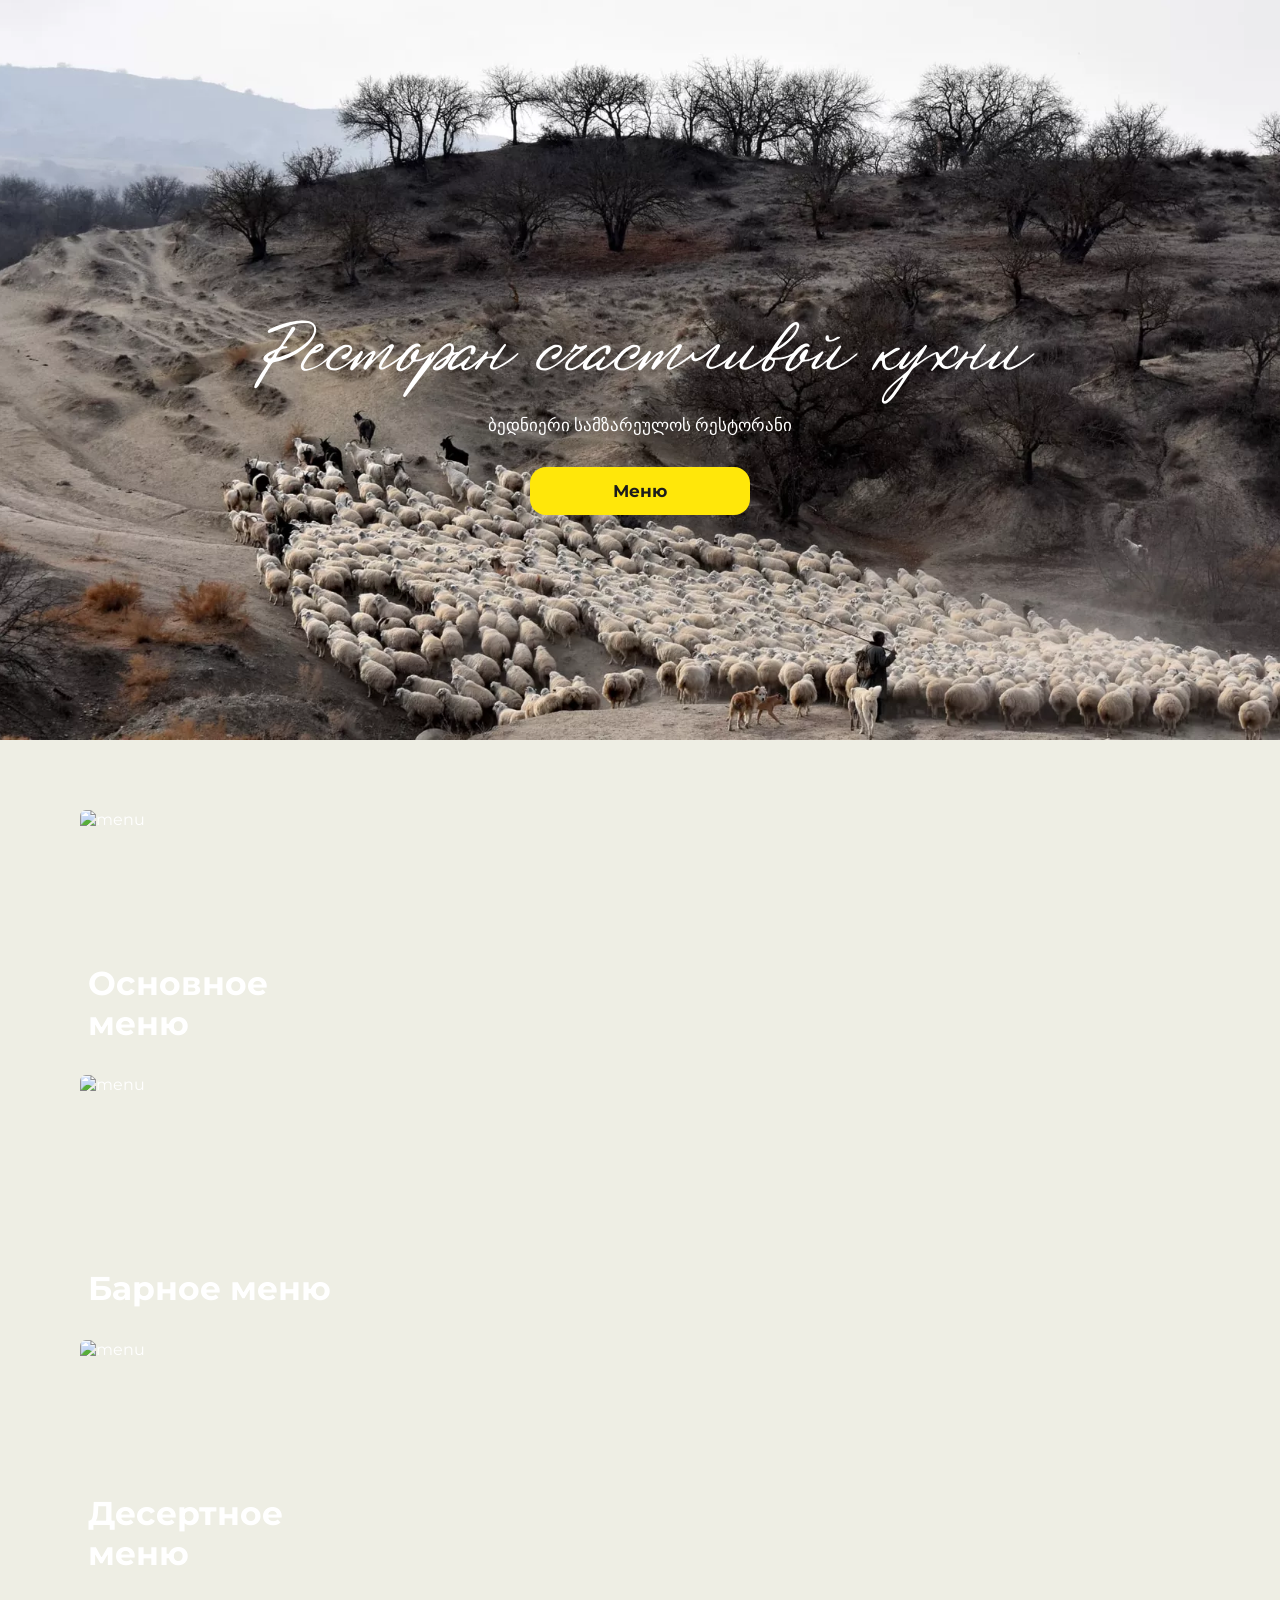
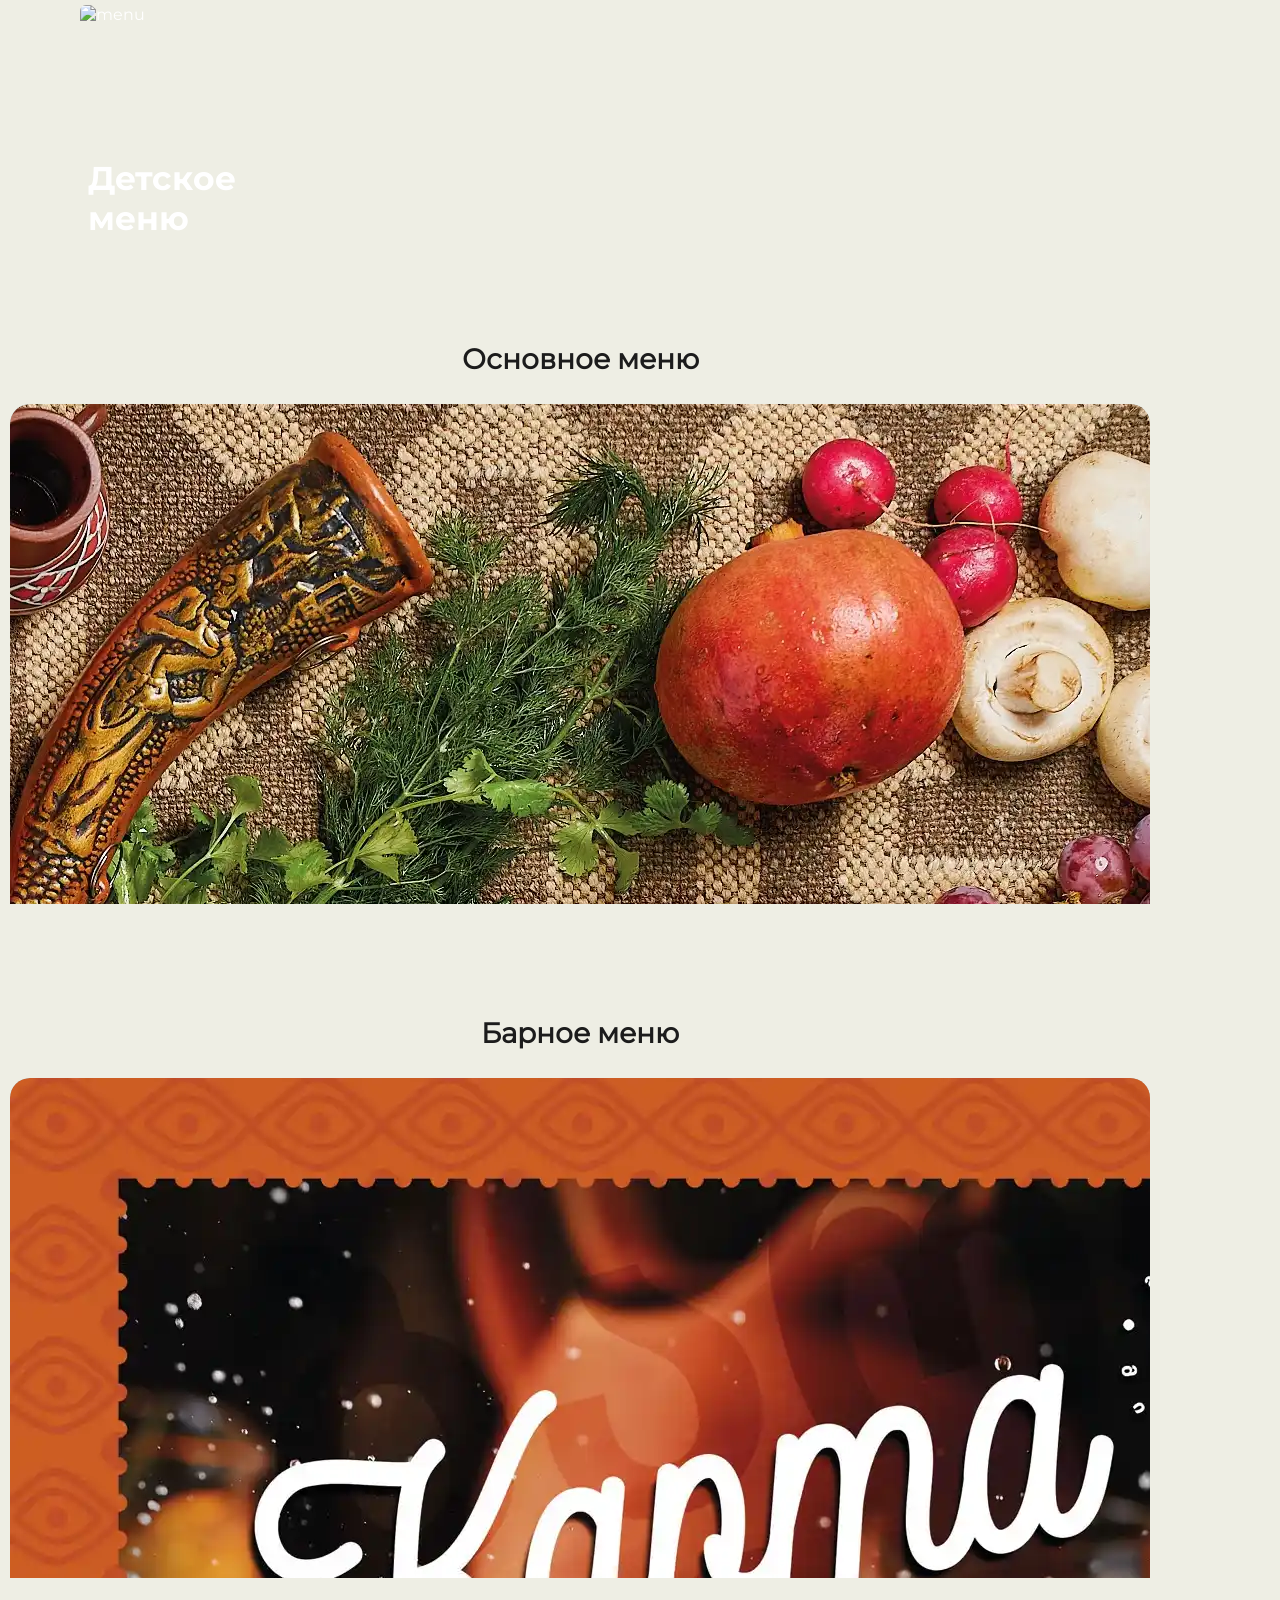
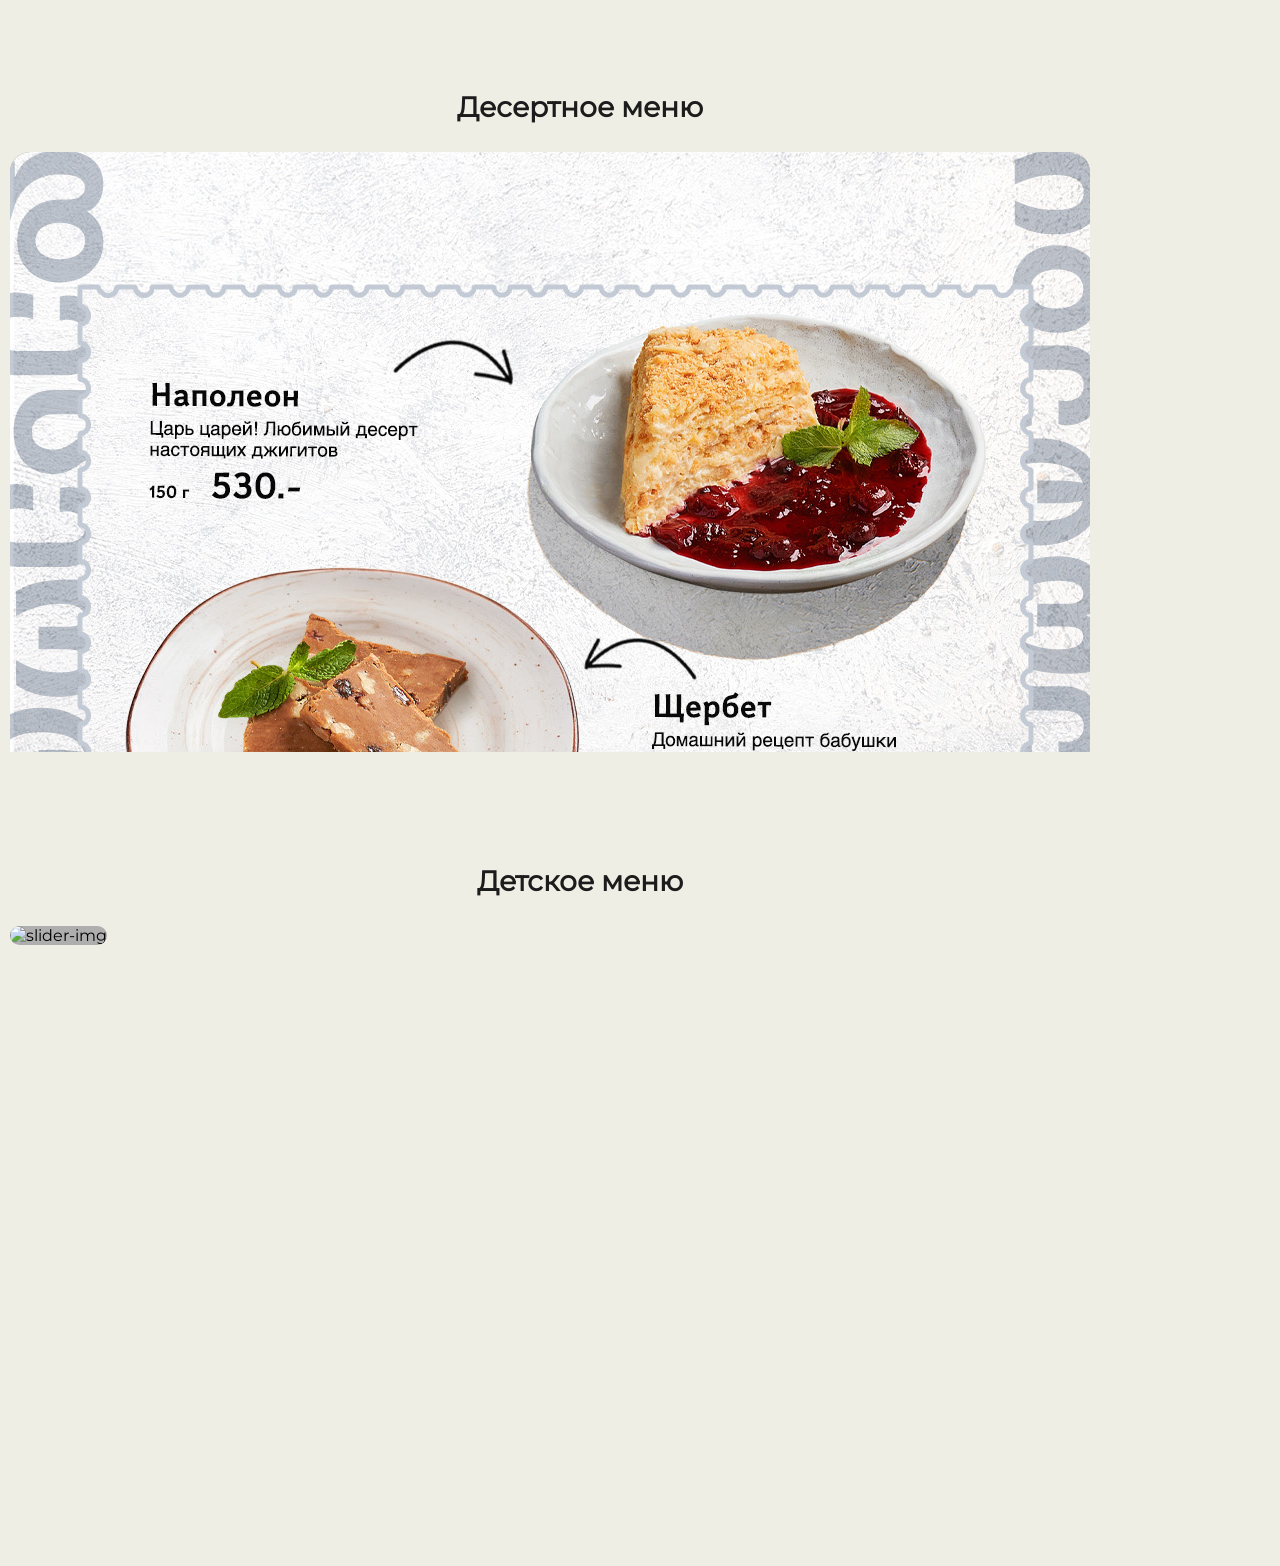
==== menu.html @ 0526b684 "new page" ====
<!doctype html>
<html lang="en">
  <head>
    <meta charset="UTF-8" />
    <meta name="viewport" content="width=device-width, initial-scale=1.0" />
    <link rel="stylesheet" href="./src/css/main.css" />
    <meta
      name="viewport"
      content="width=device-width, initial-scale=1.0, maximum-scale=1.0, user-scalable=no"
    />
    <link
      rel="stylesheet"
      href="https://cdn.jsdelivr.net/npm/swiper@12/swiper-bundle.min.css"
    />
    <link rel="preload" as="image" href="./src/img/btn/bar_1.webp" />
    <link rel="preload" as="image" href="./src/img/btn/chilld_1.webp" />
    <link rel="preload" as="image" href="./src/img/btn/desert_1.webp" />
    <link rel="preload" as="image" href="./src/img/btn/main_1.webp" />
    <link
      rel="preload"
      as="image"
      href="./src/img/d6db4ea0dba1ed9a847752ffb55a39954cd54018-2880x1440.webp"
    />
    <title>Меню</title>
  </head>
  <body>
    <main class="about_main main">
      <section class="main-sec">
        <div class="img-con-bg">
          <img
            src="./src/img/d6db4ea0dba1ed9a847752ffb55a39954cd54018-2880x1440.webp"
            alt="sheep"
          />
        </div>
        <div class="text-con">
          <h1>Ресторан счастливой кухни</h1>
          <p>ბედნიერი სამზარეულოს რესტორანი</p>
          <div class="btn-con">
            <a href="./Gruzin_menu.pdf" target="_blank"
              ><button class="about-btn yellow">Меню</button></a
            >
          </div>
        </div>
      </section>
      <div class="wrapper">
        <section class="btn-con-main">
          <div class="wrapper">
            <a href="#main-menu">
              <div class="btn-con">
                <img src="./src/img/btn/main_1.webp" alt="menu" />
                <p>Основное меню</p>
              </div>
            </a>
            <a href="#bar">
              <div class="btn-con">
                <img src="./src/img/btn/bar_1.webp" alt="menu" />
                <p>Барное меню</p>
              </div>
            </a>
            <a href="#desert">
              <div class="btn-con">
                <img src="./src/img/btn/desert_1.webp" alt="menu" />
                <p>Десертное меню</p>
              </div>
            </a>
            <a href="#child">
              <div class="btn-con">
                <img src="./src/img/btn/chilld_1.webp" alt="menu" />
                <p>Детское меню</p>
              </div>
            </a>
          </div>
        </section>
        <section class="block-slider" id="main-menu">
          <h2>Основное меню</h2>
          <div class="swiper mySwiper_about mySwiper_menu mySwiper_main-menu">
            <div class="swiper-wrapper">
              <div class="swiper-slide">
                <img
                  loading="lazy"
                  class="swiper-lazy"
                  src="./src/img/mainMenu/menu-01.webp"
                  alt="Описание"
                />
                <div class="swiper-lazy-preloader"></div>
              </div>
              <div class="swiper-slide">
                <img
                  loading="lazy"
                  class="swiper-lazy"
                  src="./src/img/mainMenu/menu-02.webp"
                  alt="Описание"
                />
                <div class="swiper-lazy-preloader"></div>
              </div>
              <div class="swiper-slide">
                <img
                  loading="lazy"
                  class="swiper-lazy"
                  src="./src/img/mainMenu/menu-03.webp"
                  alt="Описание"
                />
                <div class="swiper-lazy-preloader"></div>
              </div>
              <div class="swiper-slide">
                <img
                  loading="lazy"
                  class="swiper-lazy"
                  src="./src/img/mainMenu/menu-04.webp"
                  alt="Описание"
                />
                <div class="swiper-lazy-preloader"></div>
              </div>
              <div class="swiper-slide">
                <img
                  loading="lazy"
                  class="swiper-lazy"
                  src="./src/img/mainMenu/menu-05.webp"
                  alt="Описание"
                />
                <div class="swiper-lazy-preloader"></div>
              </div>
              <div class="swiper-slide">
                <img
                  loading="lazy"
                  class="swiper-lazy"
                  src="./src/img/mainMenu/menu-06.webp"
                  alt="Описание"
                />
                <div class="swiper-lazy-preloader"></div>
              </div>
              <div class="swiper-slide">
                <img
                  loading="lazy"
                  class="swiper-lazy"
                  src="./src/img/mainMenu/menu-07.webp"
                  alt="Описание"
                />
                <div class="swiper-lazy-preloader"></div>
              </div>
              <div class="swiper-slide">
                <img
                  loading="lazy"
                  class="swiper-lazy"
                  src="./src/img/mainMenu/menu-08.webp"
                  alt="Описание"
                />
                <div class="swiper-lazy-preloader"></div>
              </div>
              <div class="swiper-slide">
                <img
                  loading="lazy"
                  class="swiper-lazy"
                  src="./src/img/mainMenu/menu-09.webp"
                  alt="Описание"
                />
                <div class="swiper-lazy-preloader"></div>
              </div>
              <div class="swiper-slide">
                <img
                  loading="lazy"
                  class="swiper-lazy"
                  src="./src/img/mainMenu/menu-10.webp"
                  alt="Описание"
                />
                <div class="swiper-lazy-preloader"></div>
              </div>
              <div class="swiper-slide">
                <img
                  loading="lazy"
                  class="swiper-lazy"
                  src="./src/img/mainMenu/menu-11.webp"
                  alt="Описание"
                />
                <div class="swiper-lazy-preloader"></div>
              </div>
              <div class="swiper-slide">
                <img
                  loading="lazy"
                  class="swiper-lazy"
                  src="./src/img/mainMenu/menu-12.webp"
                  alt="Описание"
                />
                <div class="swiper-lazy-preloader"></div>
              </div>
              <div class="swiper-slide">
                <img
                  loading="lazy"
                  class="swiper-lazy"
                  src="./src/img/mainMenu/menu-13.webp"
                  alt="Описание"
                />
                <div class="swiper-lazy-preloader"></div>
              </div>
              <div class="swiper-slide">
                <img
                  loading="lazy"
                  class="swiper-lazy"
                  src="./src/img/mainMenu/menu-14.webp"
                  alt="Описание"
                />
                <div class="swiper-lazy-preloader"></div>
              </div>
              <div class="swiper-slide">
                <img
                  loading="lazy"
                  class="swiper-lazy"
                  src="./src/img/mainMenu/menu-15.webp"
                  alt="Описание"
                />
                <div class="swiper-lazy-preloader"></div>
              </div>
              <div class="swiper-slide">
                <img
                  loading="lazy"
                  class="swiper-lazy"
                  src="./src/img/mainMenu/menu-16.webp"
                  alt="Описание"
                />
                <div class="swiper-lazy-preloader"></div>
              </div>
              <div class="swiper-slide">
                <img
                  loading="lazy"
                  class="swiper-lazy"
                  src="./src/img/mainMenu/menu-17.webp"
                  alt="Описание"
                />
                <div class="swiper-lazy-preloader"></div>
              </div>
              <div class="swiper-slide">
                <img
                  loading="lazy"
                  class="swiper-lazy"
                  src="./src/img/mainMenu/menu-18.webp"
                  alt="Описание"
                />
                <div class="swiper-lazy-preloader"></div>
              </div>
              <div class="swiper-slide">
                <img
                  loading="lazy"
                  class="swiper-lazy"
                  src="./src/img/mainMenu/menu-19.webp"
                  alt="Описание"
                />
                <div class="swiper-lazy-preloader"></div>
              </div>
              <div class="swiper-slide">
                <img
                  loading="lazy"
                  class="swiper-lazy"
                  src="./src/img/mainMenu/menu-20.webp"
                  alt="Описание"
                />
                <div class="swiper-lazy-preloader"></div>
              </div>
              <div class="swiper-slide">
                <img
                  loading="lazy"
                  class="swiper-lazy"
                  src="./src/img/mainMenu/menu-21.webp"
                  alt="Описание"
                />
                <div class="swiper-lazy-preloader"></div>
              </div>
              <div class="swiper-slide">
                <img
                  loading="lazy"
                  class="swiper-lazy"
                  src="./src/img/mainMenu/menu-22.webp"
                  alt="Описание"
                />
                <div class="swiper-lazy-preloader"></div>
              </div>
              <div class="swiper-slide">
                <img
                  loading="lazy"
                  class="swiper-lazy"
                  src="./src/img/mainMenu/menu-23.webp"
                  alt="Описание"
                />
                <div class="swiper-lazy-preloader"></div>
              </div>
              <div class="swiper-slide">
                <img
                  loading="lazy"
                  class="swiper-lazy"
                  src="./src/img/mainMenu/menu-24.webp"
                  alt="Описание"
                />
                <div class="swiper-lazy-preloader"></div>
              </div>
              <div class="swiper-slide">
                <img
                  loading="lazy"
                  class="swiper-lazy"
                  src="./src/img/mainMenu/menu-25.webpwebp"
                  alt="Описание"
                />
                <div class="swiper-lazy-preloader"></div>
              </div>
              <div class="swiper-slide">
                <img
                  loading="lazy"
                  class="swiper-lazy"
                  src="./src/img/mainMenu/menu-26.webpwebp"
                  alt="Описание"
                />
                <div class="swiper-lazy-preloader"></div>
              </div>
              <div class="swiper-slide">
                <img
                  loading="lazy"
                  class="swiper-lazy"
                  src="./src/img/mainMenu/menu-27.webpwebp"
                  alt="Описание"
                />
                <div class="swiper-lazy-preloader"></div>
              </div>
              <div class="swiper-slide">
                <img
                  loading="lazy"
                  class="swiper-lazy"
                  src="./src/img/mainMenu/menu-28.webpwebp"
                  alt="Описание"
                />
                <div class="swiper-lazy-preloader"></div>
              </div>
              <div class="swiper-slide">
                <img
                  loading="lazy"
                  class="swiper-lazy"
                  src="./src/img/mainMenu/menu-29.webpwebp"
                  alt="Описание"
                />
                <div class="swiper-lazy-preloader"></div>
              </div>
              <div class="swiper-slide">
                <img
                  loading="lazy"
                  class="swiper-lazy"
                  src="./src/img/mainMenu/menu-30.webpwebp"
                  alt="Описание"
                />
                <div class="swiper-lazy-preloader"></div>
              </div>
              <div class="swiper-slide">
                <img
                  loading="lazy"
                  class="swiper-lazy"
                  src="./src/img/mainMenu/menu-31.webpwebp"
                  alt="Описание"
                />
                <div class="swiper-lazy-preloader"></div>
              </div>
              <div class="swiper-slide">
                <img
                  loading="lazy"
                  class="swiper-lazy"
                  src="./src/img/mainMenu/menu-32.webpwebp"
                  alt="Описание"
                />
                <div class="swiper-lazy-preloader"></div>
              </div>
              <div class="swiper-slide">
                <img
                  loading="lazy"
                  class="swiper-lazy"
                  src="./src/img/mainMenu/menu-33.webpwebp"
                  alt="Описание"
                />
                <div class="swiper-lazy-preloader"></div>
              </div>
              <div class="swiper-slide">
                <img
                  loading="lazy"
                  class="swiper-lazy"
                  src="./src/img/mainMenu/menu-34.webp"
                  alt="Описание"
                />
                <div class="swiper-lazy-preloader"></div>
              </div>
              <div class="swiper-slide">
                <img
                  loading="lazy"
                  class="swiper-lazy"
                  src="./src/img/mainMenu/menu-35.webp"
                  alt="Описание"
                />
                <div class="swiper-lazy-preloader"></div>
              </div>
              <div class="swiper-slide">
                <img
                  loading="lazy"
                  class="swiper-lazy"
                  src="./src/img/mainMenu/menu-36.webp"
                  alt="Описание"
                />
                <div class="swiper-lazy-preloader"></div>
              </div>
              <div class="swiper-slide">
                <img
                  loading="lazy"
                  class="swiper-lazy"
                  src="./src/img/mainMenu/menu-37.webp"
                  alt="Описание"
                />
                <div class="swiper-lazy-preloader"></div>
              </div>
              <div class="swiper-slide">
                <img
                  loading="lazy"
                  class="swiper-lazy"
                  src="./src/img/mainMenu/menu-38.webp"
                  alt="Описание"
                />
                <div class="swiper-lazy-preloader"></div>
              </div>
              <div class="swiper-slide">
                <img
                  loading="lazy"
                  class="swiper-lazy"
                  src="./src/img/mainMenu/menu-39.webp"
                  alt="Описание"
                />
                <div class="swiper-lazy-preloader"></div>
              </div>
              <div class="swiper-slide">
                <img
                  loading="lazy"
                  class="swiper-lazy"
                  src="./src/img/mainMenu/menu-40.webp"
                  alt="Описание"
                />
                <div class="swiper-lazy-preloader"></div>
              </div>
            </div>
            <div class="swiper-pagination"></div>
          </div>
        </section>
        <section class="block-slider" id="bar">
          <h2>Барное меню</h2>
          <div class="swiper mySwiper_about mySwiper_menu mySwiper_zavtrak">
            <div class="swiper-wrapper">
              <div class="swiper-slide">
                <img
                  loading="lazy"
                  class="swiper-lazy"
                  src="./src/img/bar/bar.webp"
                  alt="Описание"
                />
                <div class="swiper-lazy-preloader"></div>
              </div>
              <div class="swiper-slide">
                <img
                  loading="lazy"
                  class="swiper-lazy"
                  src="./src/img/bar/bar2.webp"
                  alt="Описание"
                />
                <div class="swiper-lazy-preloader"></div>
              </div>
              <div class="swiper-slide">
                <img
                  loading="lazy"
                  class="swiper-lazy"
                  src="./src/img/bar/bar3.webp"
                  alt="Описание"
                />
                <div class="swiper-lazy-preloader"></div>
              </div>
              <div class="swiper-slide">
                <img
                  loading="lazy"
                  class="swiper-lazy"
                  src="./src/img/bar/bar4.webp"
                  alt="Описание"
                />
                <div class="swiper-lazy-preloader"></div>
              </div>
              <div class="swiper-slide">
                <img
                  loading="lazy"
                  class="swiper-lazy"
                  src="./src/img/bar/bar5.webp"
                  alt="Описание"
                />
                <div class="swiper-lazy-preloader"></div>
              </div>
              <div class="swiper-slide">
                <img
                  loading="lazy"
                  class="swiper-lazy"
                  src="./src/img/bar/bar6.webp"
                  alt="Описание"
                />
                <div class="swiper-lazy-preloader"></div>
              </div>
              <div class="swiper-slide">
                <img
                  loading="lazy"
                  class="swiper-lazy"
                  src="./src/img/bar/bar7.webp"
                  alt="Описание"
                />
                <div class="swiper-lazy-preloader"></div>
              </div>
              <div class="swiper-slide">
                <img
                  loading="lazy"
                  class="swiper-lazy"
                  src="./src/img/bar/bar8.webp"
                  alt="Описание"
                />
                <div class="swiper-lazy-preloader"></div>
              </div>
              <div class="swiper-slide">
                <img
                  loading="lazy"
                  class="swiper-lazy"
                  src="./src/img/bar/bar9.webp"
                  alt="Описание"
                />
                <div class="swiper-lazy-preloader"></div>
              </div>
              <div class="swiper-slide">
                <img
                  loading="lazy"
                  class="swiper-lazy"
                  src="./src/img/bar/bar10.webp"
                  alt="Описание"
                />
                <div class="swiper-lazy-preloader"></div>
              </div>
              <div class="swiper-slide">
                <img
                  loading="lazy"
                  class="swiper-lazy"
                  src="./src/img/bar/bar11.webp"
                  alt="Описание"
                />
                <div class="swiper-lazy-preloader"></div>
              </div>
              <div class="swiper-slide">
                <img
                  loading="lazy"
                  class="swiper-lazy"
                  src="./src/img/bar/bar12.webp"
                  alt="Описание"
                />
                <div class="swiper-lazy-preloader"></div>
              </div>
            </div>
            <div class="swiper-pagination"></div>
          </div>
        </section>
        <section class="block-slider" id="desert">
          <h2>Десертное меню</h2>
          <div class="swiper mySwiper_about mySwiper_menu mySwiper_desert">
            <div class="swiper-wrapper">
              <div class="swiper-slide">
                <img src="./src/img/desert/des1.jpg" alt="slider-img" />
              </div>
              <div class="swiper-slide">
                <img src="./src/img/desert/des2.jpg" alt="slider-img" />
              </div>
            </div>
            <div class="swiper-pagination"></div>
          </div>
        </section>
        <section class="block-slider" id="child">
          <h2>Детское меню</h2>
          <div
            class="swiper mySwiper_about mySwiper_menu mySwiper_banket mySwiper_child"
          >
            <div class="swiper-wrapper">
              <div class="swiper-slide">
                <img src="./src/img/children/children.jpg" alt="slider-img" />
              </div>
            </div>
            <div class="swiper-pagination"></div>
          </div>
        </section>
      </div>
      <div id="lightbox" class="lightbox">
        <span class="close-lightbox">&times;</span>
        <div class="lightbox-content">
          <img id="lightbox-img" src="" alt="Увеличенное изображение" />
        </div>
        <button class="lightbox-prev">&#10094;</button>
        <button class="lightbox-next">&#10095;</button>

        <button class="lightbox-zoom-in" title="Увеличить">+</button>
        <button class="lightbox-zoom-out" title="Уменьшить">-</button>
        <button class="lightbox-zoom-reset" title="Сбросить масштаб">⟲</button>
      </div>
    </main>
    <script src="https://cdn.jsdelivr.net/npm/swiper@12/swiper-bundle.min.js"></script>
    <script src="./about.js"></script>
  </body>
</html>
---- src/css/main.css ----
@charset "UTF-8";
.about-btn {
  font-family: "Montserrat-bold";
  cursor: pointer;
  border: 0;
  height: 100%;
  padding: 0 24px;
  color: #1C1C1C;
  border-radius: 16px;
  font-size: 17px;
}

.about-btn.disabled {
  background-color: rgba(28, 28, 28, 0.05);
  backdrop-filter: blur(7.5px);
}

.about-btn.yellow {
  background-color: rgb(255, 231, 10);
}

.about_main {
  box-sizing: border-box;
  display: flex;
  flex-direction: column;
  width: 100%;
  justify-content: center;
  align-items: center;
  overflow: hidden;
  font-family: "Montserrat-reg";
}
.about_main .main-sec {
  box-sizing: border-box;
  position: relative;
  display: flex;
  width: 100%;
  height: auto;
  min-height: 740px;
  padding-top: 71px;
  justify-content: center;
  align-items: center;
  align-self: center;
  justify-self: center;
}
.about_main .main-sec .img-con-bg {
  display: flex;
  justify-content: center;
  position: absolute;
  top: 0;
  right: 0;
  width: 100%;
  height: 100%;
  -o-object-fit: cover;
     object-fit: cover;
  z-index: 1;
}
.about_main .main-sec .img-con-bg img {
  height: 100%;
  width: auto;
}
.about_main .main-sec .text-con {
  display: flex;
  flex-direction: column;
  text-align: center;
  align-items: center;
  align-self: center;
  justify-content: center;
  justify-self: center;
  z-index: 2;
  color: #fff;
}
.about_main .main-sec .text-con h1 {
  font-family: "about-cursive";
  padding-bottom: 16px;
  font-size: 74px;
}
.about_main .main-sec .text-con p {
  font-size: 17px;
  padding-bottom: 32px;
}
.about_main .main-sec .text-con .btn-con {
  display: flex;
  width: 100%;
  max-width: 220px;
  font-size: 17px;
  height: 48px;
  gap: 20px;
  justify-content: center;
}
.about_main .main-sec .text-con .btn-con a, .about_main .main-sec .text-con .btn-con .about-btn {
  width: 100%;
}

@media (max-width: 1540px) {
  .about_main .main-sec .text-con h1 {
    font-size: clamp(32px, 5vw, 74px);
  }
}
@media (max-width: 1400px) {
  .wrapper {
    padding: 0 10px;
    display: flex;
    flex-direction: column;
    width: 100%;
    box-sizing: border-box;
  }
}
@media (max-width: 768px) {
  .about_main .main-sec .text-con p {
    font-size: 15px;
  }
  .about-btn {
    font-size: 15px;
  }
}
@media (min-width: 1494px) {
  .about_main .main-sec .img-con-bg img {
    width: 100%;
    height: auto;
    max-height: 100vh;
    -o-object-fit: cover;
       object-fit: cover;
  }
  .about_main .main-sec .img-con-bg {
    display: flex;
  }
}
@media (max-width: 880px) {
  .header .wrapper a svg {
    width: clamp(160px, 40vw, 226px) !important;
  }
}
.color-section:nth-child(odd) .text-con {
  order: -1;
}

.color-section {
  display: grid;
  font-family: "Montserrat-reg";
  width: 100%;
  grid-template-columns: 50% 50%;
  justify-content: space-between;
}
.color-section .img-con {
  display: flex;
  max-height: 702px;
  align-items: center;
  overflow: hidden;
}
.color-section .img-con img {
  overflow: hidden;
  width: 100%;
}
.color-section .text-con {
  display: flex;
  flex-direction: column;
  text-align: start;
  align-self: center;
  padding: 57px;
}
.color-section .text-con h2 {
  font-family: "about-cursive";
  margin-bottom: 16px;
  font-size: 84px;
}
.color-section .text-con p {
  max-width: 670px;
  font-size: 17px;
}
.color-section .text-con .about-btn {
  margin-top: 32px;
  align-self: flex-start;
  height: 48px;
  background-color: rgb(255, 231, 10);
  border-radius: 16px;
  align-items: center;
  display: flex;
}

.color-section.orange {
  background-color: rgb(251, 90, 0);
}
.color-section.orange .text-con h2 {
  color: #fff;
}
.color-section.orange .text-con p {
  color: #fff;
}

.color-section.yellow {
  background-color: rgb(255, 241, 107);
}

.color-section.green {
  background-color: rgb(0, 184, 92);
}
.color-section.green .text-con h2 {
  color: #fff;
}
.color-section.green .text-con p {
  color: #fff;
}

@media (max-width: 1540px) {
  .color-section .text-con h2 {
    font-size: clamp(32px, 6vw, 84px);
  }
}
@media (max-width: 1214px) {
  .color-section {
    align-items: center;
  }
  .color-section .img-con {
    height: 100%;
    max-height: none;
  }
  .color-section .img-con img {
    height: 100%;
    width: auto;
    -o-object-fit: cover;
       object-fit: cover;
  }
}
@media (max-width: 767px) {
  .mt-20 {
    margin-top: 20px;
  }
  .color-section {
    display: flex;
    flex-direction: column;
  }
  .color-section:nth-child(even) .text-con {
    order: 1;
  }
  .color-section .img-con img {
    width: 100%;
    height: auto;
  }
  .color-section .text-con {
    padding: 28px 20px 48px;
  }
  .color-section .img-con {
    width: 100%;
    max-height: 450px;
    align-items: start;
  }
  .color-section .text-con p {
    font-size: 15px;
  }
  .color-section:nth-child(odd) .text-con {
    order: 1;
  }
}
.block-slider {
  box-sizing: border-box;
  display: flex;
  position: relative;
  width: 100%;
  height: 100%;
  flex-direction: column;
  margin-bottom: 40px;
}
.block-slider h2 {
  margin-left: 10%;
  font-size: 28px;
  color: #1C1C1C;
  padding: 72px 0 28px;
}
.block-slider .mySwiper_about {
  -webkit-user-select: none;
     -moz-user-select: none;
          user-select: none;
  width: 100%;
  height: 460px;
  overflow: visible;
  padding-bottom: 40px;
}

.swiper-slide {
  background-color: #aeaeae;
  display: flex;
  width: 100% !important;
  max-width: -moz-fit-content;
  max-width: fit-content;
  height: 100%;
  -o-object-fit: cover;
     object-fit: cover;
  overflow: hidden;
}
.swiper-slide img {
  border-radius: 20px;
  height: 100%;
  -o-object-fit: cover;
     object-fit: cover;
}

.swiper-button-next {
  margin-right: 20px;
}

.swiper-button-next, .swiper-button-prev {
  display: none !important;
  width: 36px !important;
  height: 36px !important;
  color: #1C1C1C !important;
  background-color: #fff;
  border-radius: 50%;
}

.swiper-button-next ::slotted(svg), .swiper-button-next svg, .swiper-button-prev ::slotted(svg), .swiper-button-prev svg {
  width: 20% !important;
}

@media (min-width: 1200px) {
  .swiper-button-next, .swiper-button-prev {
    display: flex !important;
  }
}
@media (max-width: 1085px) {
  .block-slider .mySwiper_about {
    height: clamp(350px, 40vw, 560px);
  }
}
@media (max-width: 768px) {
  .block-slider h2 {
    font-size: clamp(21px, 4vw, 28px);
    margin-left: 12px;
  }
}
.btn-con-main {
  margin-top: 70px;
  display: flex;
  flex-direction: column;
  width: 100%;
  justify-content: center;
  align-items: center;
}
.btn-con-main .wrapper {
  display: flex;
  width: 100%;
  max-width: 1140px;
  justify-content: space-between;
  flex-wrap: nowrap;
}
.btn-con-main .wrapper a {
  width: 100%;
  max-width: 265px;
}
.btn-con-main .wrapper a .btn-con {
  cursor: pointer;
  position: relative;
  display: flex;
  width: 100%;
  height: 265px;
  overflow: hidden;
  justify-content: space-between;
  border-radius: 6px;
}
.btn-con-main .wrapper a .btn-con:hover img {
  scale: 1.2;
  transition: 8s ease;
}
.btn-con-main .wrapper a .btn-con img {
  top: 0;
  left: 0;
  position: absolute;
  width: 100%;
  height: 100%;
  -o-object-fit: cover;
     object-fit: cover;
  z-index: 1;
  scale: 1;
  transition: 3s ease;
}
.btn-con-main .wrapper a .btn-con p {
  font-family: "Montserrat-bold";
  padding: 2rem 0;
  padding-left: 8px;
  align-self: end;
  color: #fff;
  z-index: 2;
  font-size: 33px;
}

@media (max-width: 1116px) {
  .btn-con-main .wrapper {
    display: grid;
    grid-template-columns: 1fr 1fr;
    gap: 10px;
  }
  .btn-con-main .wrapper a {
    max-width: none;
  }
  .btn-con-main .wrapper a .btn-con p {
    padding-right: 8px;
    font-size: clamp(18px, 4vw, 33px);
  }
  .btn-con-main .wrapper a .btn-con {
    justify-content: center;
  }
}
@media (max-width: 430px) {
  .btn-con-main .wrapper {
    display: flex;
    flex-direction: column;
  }
  .btn-con-main .wrapper a .btn-con {
    height: 430px;
  }
  .btn-con-main .wrapper a .btn-con p {
    padding: 32px 16px;
  }
  .btn-con-main .wrapper a .btn-con {
    justify-content: start;
  }
}
.block-slider {
  display: flex;
  flex-direction: column;
  width: 100%;
  max-width: 1140px;
  overflow: hidden;
  justify-content: center;
  align-items: center;
}
.block-slider h2 {
  margin-left: 0;
}
.block-slider .mySwiper_zavtrak .swiper-wrapper {
  justify-content: start;
}
.block-slider .mySwiper_banket .swiper-wrapper {
  justify-content: center;
}
.block-slider .mySwiper_banket .swiper-wrapper .swiper-slide {
  margin-right: 0 !important;
}
.block-slider .mySwiper_about .swiper-wrapper .swiper-slide {
  background-color: #aeaeae;
  border-radius: 20px;
}

/* Затемненный фон для lightbox */
.lightbox {
  display: none;
  position: fixed;
  z-index: 1000;
  left: 0;
  top: 0;
  width: 100%;
  height: 100%;
  background-color: rgba(0, 0, 0, 0.95);
  overflow: hidden; /* Скролл будет внутри контента */
}

/* Контент lightbox — центрирование и скролл */
.lightbox-content {
  display: flex;
  justify-content: center;
  align-items: center;
  height: 100%;
  overflow-y: auto; /* Вертикальная прокрутка для высоких картинок */
  padding: 40px 20px;
  box-sizing: border-box;
}

/* Увеличенное изображение */
#lightbox-img {
  max-width: 90%;
  max-height: 90%;
  -o-object-fit: contain;
     object-fit: contain;
  display: block;
  margin: auto;
  box-shadow: 0 0 20px rgba(0, 0, 0, 0.5);
  transition: transform 0.2s;
}

/* Кнопка закрытия */
.close-lightbox {
  position: absolute;
  top: 20px;
  right: 35px;
  color: #fff;
  font-size: 40px;
  font-weight: bold;
  cursor: pointer;
  z-index: 1001;
}

.close-lightbox:hover {
  color: #ccc;
}

/* Кнопки навигации */
.lightbox-prev,
.lightbox-next {
  position: absolute;
  top: 50%;
  transform: translateY(-50%);
  background-color: transparent;
  color: white;
  font-size: 30px;
  padding: 16px;
  border: none;
  cursor: pointer;
  z-index: 1001;
  transition: 0.2s;
}

.lightbox-prev {
  left: 20px;
}

.lightbox-next {
  right: 20px;
}

.lightbox-prev:hover,
.lightbox-next:hover {
  color: rgb(197, 197, 197);
}

/* Кнопки управления зумом */
.lightbox-zoom-in,
.lightbox-zoom-out,
.lightbox-zoom-reset {
  position: fixed;
  bottom: 20px;
  background-color: rgba(0, 0, 0, 0.6);
  color: white;
  border: none;
  padding: 12px 18px;
  font-size: 20px;
  cursor: pointer;
  z-index: 10001;
  transition: 0.3s;
  border-radius: 5px;
  font-weight: bold;
}

.lightbox-zoom-in {
  right: 100px;
}

.lightbox-zoom-out {
  right: 20px;
}

.lightbox-zoom-reset {
  right: 180px;
}

.lightbox-zoom-in:hover,
.lightbox-zoom-out:hover,
.lightbox-zoom-reset:hover {
  background-color: rgba(0, 0, 0, 0.9);
  transform: scale(1.05);
}

@media (max-width: 768px) {
  .lightbox-zoom-in,
  .lightbox-zoom-out,
  .lightbox-zoom-reset {
    padding: 8px 12px;
    font-size: 16px;
  }
  .lightbox-zoom-in {
    right: 80px;
  }
  .lightbox-zoom-reset {
    right: 150px;
  }
}
.block-slider .mySwiper_child {
  height: 560px;
}

@media (max-width: 508px) {
  .block-slider .mySwiper_child .swiper-slide img {
    height: auto;
    width: 100%;
  }
  .block-slider .mySwiper_child .swiper-wrapper .swiper-slide {
    background-color: transparent;
  }
  .block-slider .mySwiper_child {
    height: auto !important;
  }
  .block-slider .mySwiper_child .swiper-wrapper {
    height: auto;
  }
}
@media (max-width: 1085px) {
  .block-slider .mySwiper_child {
    height: clamp(350px, 40vw, 560px);
  }
}
.mySwiper_desert .swiper-wrapper {
  justify-content: center;
}

.block-slider .mySwiper_desert {
  height: 560px;
}

@media (max-width: 1085px) {
  .block-slider .mySwiper_desert {
    height: clamp(350px, 40vw, 560px);
  }
}
@media (max-width: 440px) {
  .mySwiper_desert .swiper-wrapper {
    justify-content: start;
  }
}
* {
  margin: 0;
  padding: 0;
}

html {
  scroll-behavior: smooth;
}

a {
  text-decoration: none;
  color: #fff;
}

body {
  background-color: #EEEEE4;
}

/* Для компенсации фиксированного хедера */
section[id] {
  scroll-margin-top: 80px; /* Высота вашего хедера */
}

@font-face {
  font-family: "about-cursive";
  src: url("../fonts/KalissaRegular_0.otf"), url("../fonts/KalissaRegular_0.ttf");
  font-weight: 700;
  font-style: normal;
}
@font-face {
  font-family: "Montserrat-reg";
  src: url("../fonts/Montserrat-Regular.ttf");
  font-weight: 400;
  font-style: normal;
}
@font-face {
  font-family: "Montserrat-bold";
  src: url("../fonts/Montserrat-Bold.ttf");
  font-weight: 700;
  font-style: bold;
}
@font-face {
  font-family: "Montserrat-semi";
  src: url("../fonts/Montserrat-SemiBold.ttf");
  font-weight: 500;
  font-style: Medium;
}
@font-face {
  font-family: "Montserrat-light";
  src: url("../fonts/Montserrat-Light.ttf");
  font-weight: 300;
  font-style: normal;
}/*# sourceMappingURL=main.css.map */
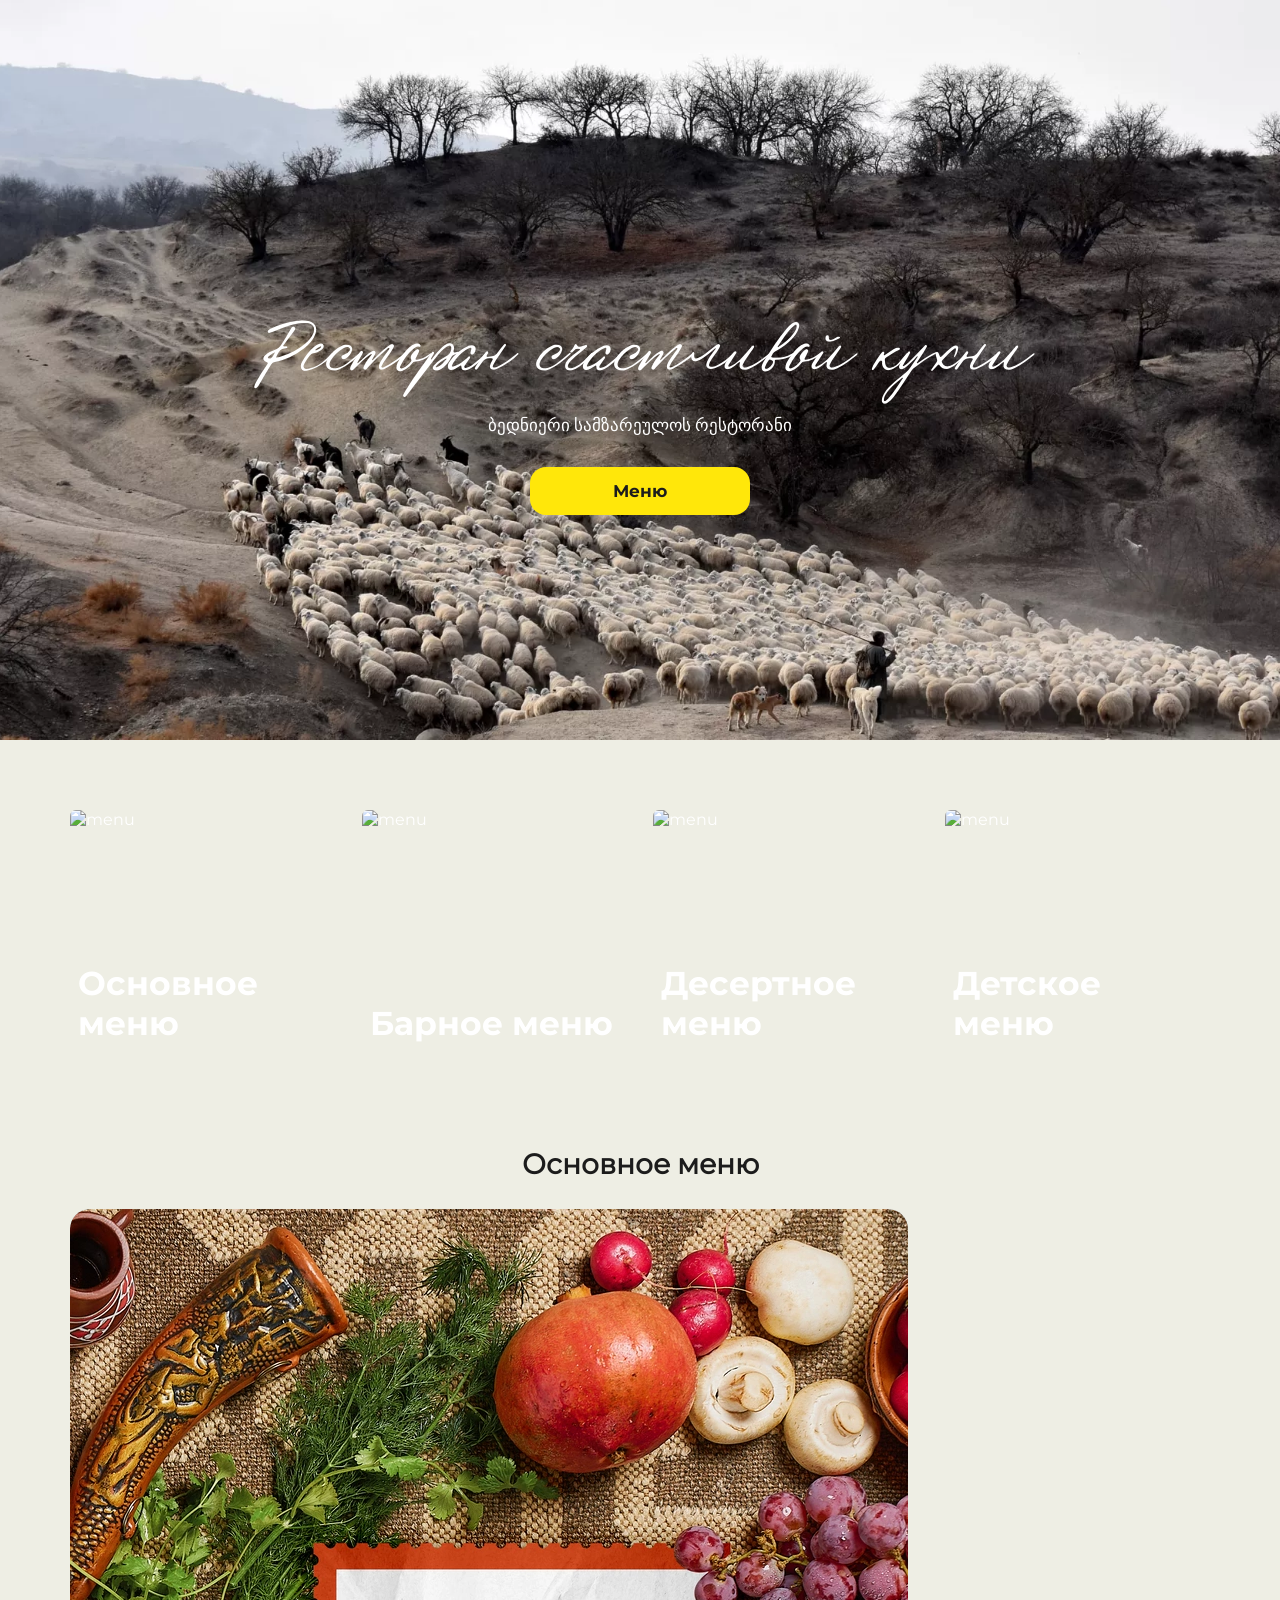
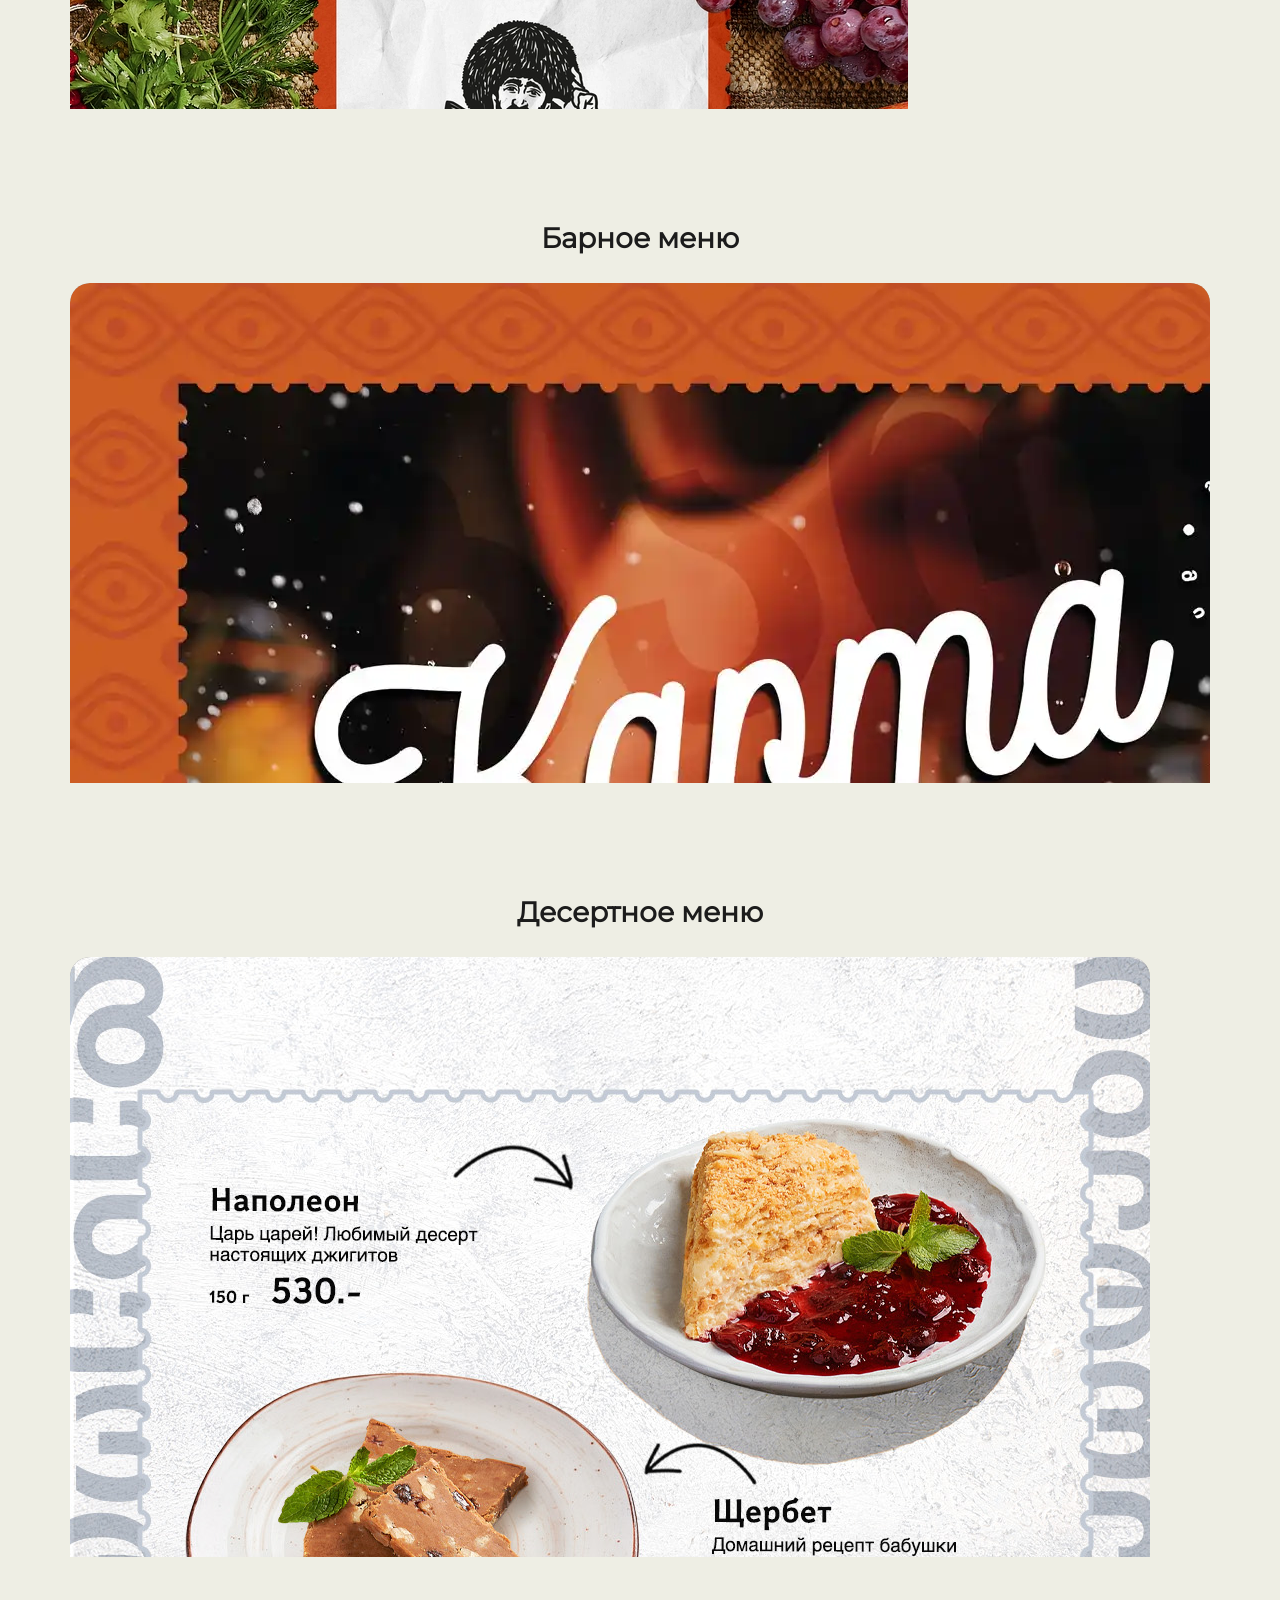
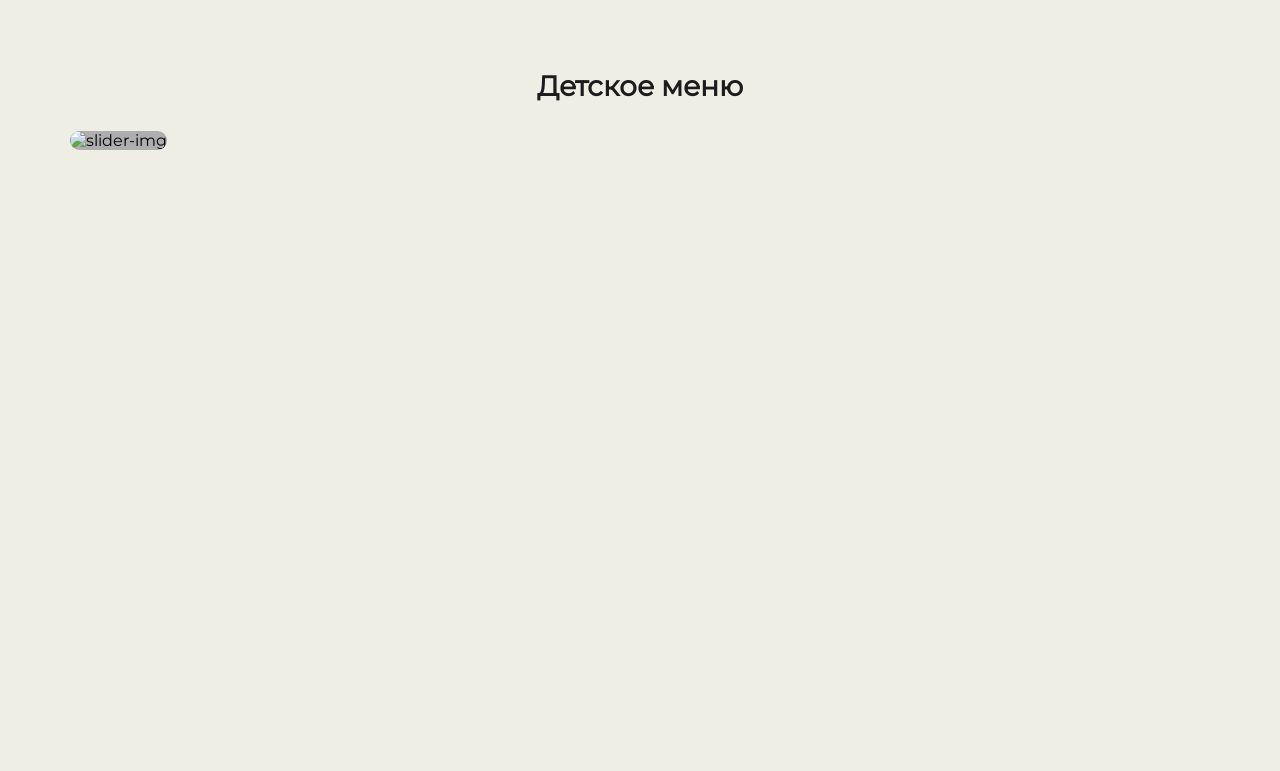
==== commit 9848e05c: "new img" ====
--- a/menu.html
+++ b/menu.html
@@ -44,7 +44,7 @@
       </section>
       <div class="wrapper">
         <section class="btn-con-main">
-          <div class="wrapper">
+          <div class="btn-wrapper">
             <a href="#main-menu">
               <div class="btn-con">
                 <img src="./src/img/btn/main_1.webp" alt="menu" />
@@ -295,79 +295,79 @@
                 <img
                   loading="lazy"
                   class="swiper-lazy"
-                  src="./src/img/mainMenu/menu-25.webpwebp"
-                  alt="Описание"
-                />
-                <div class="swiper-lazy-preloader"></div>
-              </div>
-              <div class="swiper-slide">
-                <img
-                  loading="lazy"
-                  class="swiper-lazy"
-                  src="./src/img/mainMenu/menu-26.webpwebp"
-                  alt="Описание"
-                />
-                <div class="swiper-lazy-preloader"></div>
-              </div>
-              <div class="swiper-slide">
-                <img
-                  loading="lazy"
-                  class="swiper-lazy"
-                  src="./src/img/mainMenu/menu-27.webpwebp"
-                  alt="Описание"
-                />
-                <div class="swiper-lazy-preloader"></div>
-              </div>
-              <div class="swiper-slide">
-                <img
-                  loading="lazy"
-                  class="swiper-lazy"
-                  src="./src/img/mainMenu/menu-28.webpwebp"
-                  alt="Описание"
-                />
-                <div class="swiper-lazy-preloader"></div>
-              </div>
-              <div class="swiper-slide">
-                <img
-                  loading="lazy"
-                  class="swiper-lazy"
-                  src="./src/img/mainMenu/menu-29.webpwebp"
-                  alt="Описание"
-                />
-                <div class="swiper-lazy-preloader"></div>
-              </div>
-              <div class="swiper-slide">
-                <img
-                  loading="lazy"
-                  class="swiper-lazy"
-                  src="./src/img/mainMenu/menu-30.webpwebp"
-                  alt="Описание"
-                />
-                <div class="swiper-lazy-preloader"></div>
-              </div>
-              <div class="swiper-slide">
-                <img
-                  loading="lazy"
-                  class="swiper-lazy"
-                  src="./src/img/mainMenu/menu-31.webpwebp"
-                  alt="Описание"
-                />
-                <div class="swiper-lazy-preloader"></div>
-              </div>
-              <div class="swiper-slide">
-                <img
-                  loading="lazy"
-                  class="swiper-lazy"
-                  src="./src/img/mainMenu/menu-32.webpwebp"
-                  alt="Описание"
-                />
-                <div class="swiper-lazy-preloader"></div>
-              </div>
-              <div class="swiper-slide">
-                <img
-                  loading="lazy"
-                  class="swiper-lazy"
-                  src="./src/img/mainMenu/menu-33.webpwebp"
+                  src="./src/img/mainMenu/menu-25.webp"
+                  alt="Описание"
+                />
+                <div class="swiper-lazy-preloader"></div>
+              </div>
+              <div class="swiper-slide">
+                <img
+                  loading="lazy"
+                  class="swiper-lazy"
+                  src="./src/img/mainMenu/menu-26.webp"
+                  alt="Описание"
+                />
+                <div class="swiper-lazy-preloader"></div>
+              </div>
+              <div class="swiper-slide">
+                <img
+                  loading="lazy"
+                  class="swiper-lazy"
+                  src="./src/img/mainMenu/menu-27.webp"
+                  alt="Описание"
+                />
+                <div class="swiper-lazy-preloader"></div>
+              </div>
+              <div class="swiper-slide">
+                <img
+                  loading="lazy"
+                  class="swiper-lazy"
+                  src="./src/img/mainMenu/menu-28.webp"
+                  alt="Описание"
+                />
+                <div class="swiper-lazy-preloader"></div>
+              </div>
+              <div class="swiper-slide">
+                <img
+                  loading="lazy"
+                  class="swiper-lazy"
+                  src="./src/img/mainMenu/menu-29.webp"
+                  alt="Описание"
+                />
+                <div class="swiper-lazy-preloader"></div>
+              </div>
+              <div class="swiper-slide">
+                <img
+                  loading="lazy"
+                  class="swiper-lazy"
+                  src="./src/img/mainMenu/menu-30.webp"
+                  alt="Описание"
+                />
+                <div class="swiper-lazy-preloader"></div>
+              </div>
+              <div class="swiper-slide">
+                <img
+                  loading="lazy"
+                  class="swiper-lazy"
+                  src="./src/img/mainMenu/menu-31.webp"
+                  alt="Описание"
+                />
+                <div class="swiper-lazy-preloader"></div>
+              </div>
+              <div class="swiper-slide">
+                <img
+                  loading="lazy"
+                  class="swiper-lazy"
+                  src="./src/img/mainMenu/menu-32.webp"
+                  alt="Описание"
+                />
+                <div class="swiper-lazy-preloader"></div>
+              </div>
+              <div class="swiper-slide">
+                <img
+                  loading="lazy"
+                  class="swiper-lazy"
+                  src="./src/img/mainMenu/menu-33.webp"
                   alt="Описание"
                 />
                 <div class="swiper-lazy-preloader"></div>
--- a/src/css/main.css
+++ b/src/css/main.css
@@ -335,18 +335,19 @@
   justify-content: center;
   align-items: center;
 }
-.btn-con-main .wrapper {
+.btn-con-main .btn-wrapper {
   display: flex;
   width: 100%;
   max-width: 1140px;
   justify-content: space-between;
   flex-wrap: nowrap;
-}
-.btn-con-main .wrapper a {
+  box-sizing: border-box;
+}
+.btn-con-main .btn-wrapper a {
   width: 100%;
   max-width: 265px;
 }
-.btn-con-main .wrapper a .btn-con {
+.btn-con-main .btn-wrapper a .btn-con {
   cursor: pointer;
   position: relative;
   display: flex;
@@ -356,11 +357,11 @@
   justify-content: space-between;
   border-radius: 6px;
 }
-.btn-con-main .wrapper a .btn-con:hover img {
+.btn-con-main .btn-wrapper a .btn-con:hover img {
   scale: 1.2;
   transition: 8s ease;
 }
-.btn-con-main .wrapper a .btn-con img {
+.btn-con-main .btn-wrapper a .btn-con img {
   top: 0;
   left: 0;
   position: absolute;
@@ -372,7 +373,7 @@
   scale: 1;
   transition: 3s ease;
 }
-.btn-con-main .wrapper a .btn-con p {
+.btn-con-main .btn-wrapper a .btn-con p {
   font-family: "Montserrat-bold";
   padding: 2rem 0;
   padding-left: 8px;
@@ -383,34 +384,34 @@
 }
 
 @media (max-width: 1116px) {
-  .btn-con-main .wrapper {
+  .btn-con-main .btn-wrapper {
     display: grid;
     grid-template-columns: 1fr 1fr;
     gap: 10px;
   }
-  .btn-con-main .wrapper a {
+  .btn-con-main .btn-wrapper a {
     max-width: none;
   }
-  .btn-con-main .wrapper a .btn-con p {
+  .btn-con-main .btn-wrapper a .btn-con p {
     padding-right: 8px;
     font-size: clamp(18px, 4vw, 33px);
   }
-  .btn-con-main .wrapper a .btn-con {
+  .btn-con-main .btn-wrapper a .btn-con {
     justify-content: center;
   }
 }
 @media (max-width: 430px) {
-  .btn-con-main .wrapper {
+  .btn-con-main .btn-wrapper {
     display: flex;
     flex-direction: column;
   }
-  .btn-con-main .wrapper a .btn-con {
+  .btn-con-main .btn-wrapper a .btn-con {
     height: 430px;
   }
-  .btn-con-main .wrapper a .btn-con p {
+  .btn-con-main .btn-wrapper a .btn-con p {
     padding: 32px 16px;
   }
-  .btn-con-main .wrapper a .btn-con {
+  .btn-con-main .btn-wrapper a .btn-con {
     justify-content: start;
   }
 }
@@ -421,6 +422,7 @@
   max-width: 1140px;
   overflow: hidden;
   justify-content: center;
+  align-self: center;
   align-items: center;
 }
 .block-slider h2 {
@@ -629,7 +631,7 @@
 }
 
 body {
-  background-color: #EEEEE4;
+  background-color: #eeeee4;
 }
 
 /* Для компенсации фиксированного хедера */
